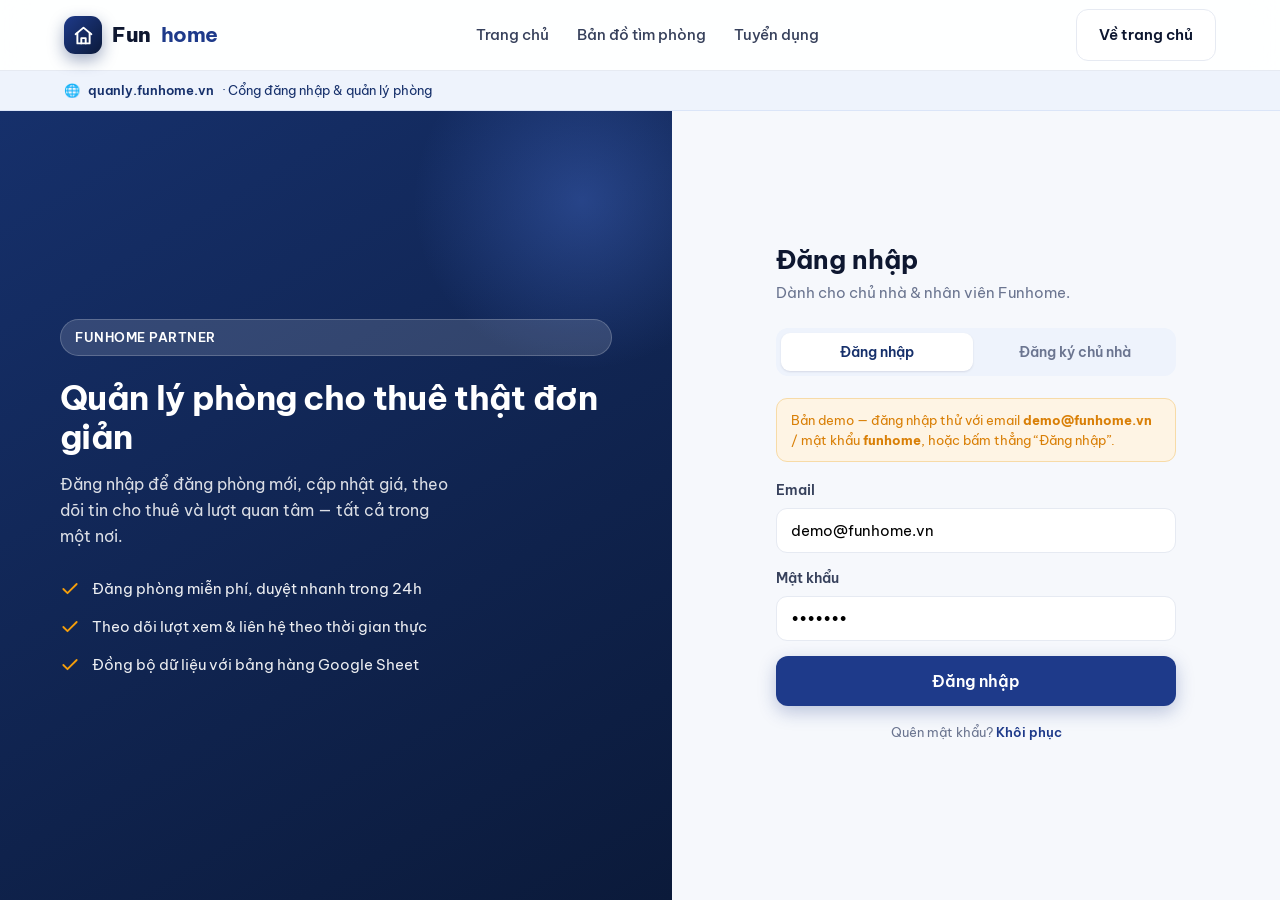
==== funhome-app.html @ 8dc5e990 "Add files via upload" ====
<!DOCTYPE html>
<html lang="vi">
<head>
<meta charset="UTF-8" />
<meta name="viewport" content="width=device-width, initial-scale=1.0" />
<title>Đăng nhập &amp; Quản lý phòng — Funhome</title>
<meta name="description" content="Cổng đăng nhập cho chủ nhà & nhân viên Funhome — đăng phòng, quản lý tin cho thuê chung cư mini, phòng trọ." />
<link rel="preconnect" href="https://fonts.googleapis.com"><link rel="preconnect" href="https://fonts.gstatic.com" crossorigin>
<link href="https://fonts.googleapis.com/css2?family=Be+Vietnam+Pro:wght@300;400;500;600;700;800&display=swap" rel="stylesheet">
<link rel="stylesheet" href="funhome-theme.css">
<style>
.subbar{background:var(--brand-50);border-bottom:1px solid var(--brand-100)}
.subbar .wrap{display:flex;align-items:center;gap:8px;padding:9px 24px;font-size:13px;color:var(--brand-700)}.subbar b{font-weight:600}

/* LOGIN */
.login-wrap{min-height:calc(100vh - 111px);display:grid;grid-template-columns:1.05fr .95fr}
.login-side{background:linear-gradient(150deg,var(--brand-700),var(--brand-900));color:#fff;padding:60px;display:flex;flex-direction:column;justify-content:center;position:relative;overflow:hidden}
.login-side .glow{position:absolute;width:340px;height:340px;border-radius:50%;background:radial-gradient(circle,rgba(79,121,224,.35),transparent 70%);top:-80px;right:-80px}
.login-side .eyebrow{background:rgba(255,255,255,.14);color:#fff;border-color:rgba(255,255,255,.2);margin-bottom:22px;position:relative}
.login-side h2{color:#fff;font-size:34px;letter-spacing:-.02em;line-height:1.15;position:relative}
.login-side p{color:rgba(255,255,255,.85);font-size:16px;margin-top:16px;max-width:400px;position:relative}
.login-side ul{list-style:none;margin-top:28px;position:relative}
.login-side li{display:flex;align-items:center;gap:12px;margin-bottom:14px;font-size:15px;color:rgba(255,255,255,.92)}
.login-side li svg{width:20px;height:20px;color:var(--accent);flex-shrink:0}
.login-main{display:flex;align-items:center;justify-content:center;padding:40px}
.login-card{width:100%;max-width:400px}
.login-card h1{font-size:26px;margin-bottom:6px}.login-card>p{color:var(--muted);font-size:14.5px;margin-bottom:24px}
.tabs{display:flex;gap:6px;background:var(--brand-50);border-radius:12px;padding:5px;margin-bottom:22px}
.tabs button{flex:1;padding:10px;border-radius:9px;font-weight:600;font-size:14px;color:var(--muted)}
.tabs button.on{background:#fff;color:var(--brand-700);box-shadow:var(--shadow-sm)}
.demo-hint{background:var(--accent-soft);border:1px solid #F7DBA7;border-radius:11px;padding:11px 14px;font-size:12.5px;color:var(--accent-600);margin-bottom:18px}
.login-err{display:none;background:#FEECEC;border:1px solid #F6C9C9;color:#C0392B;border-radius:10px;padding:10px 13px;font-size:13px;margin-bottom:14px}
.login-err.show{display:block}

/* DASHBOARD */
.dash{display:none}.dash.show{display:block}
.dash-top{background:#fff;border-bottom:1px solid var(--line)}
.dash-top .wrap{display:flex;align-items:center;justify-content:space-between;height:64px}
.dash-user{display:flex;align-items:center;gap:12px}
.dash-user .av{width:38px;height:38px;border-radius:50%;background:var(--brand-100);color:var(--brand-700);display:grid;place-items:center;font-weight:700}
.dash-user b{font-size:14.5px;color:var(--ink);display:block}.dash-user span{font-size:12.5px;color:var(--muted)}
.dash-body{padding:32px 0 70px}
.stat-row{display:grid;grid-template-columns:repeat(4,1fr);gap:18px;margin-bottom:28px}
.stat{background:#fff;border:1px solid var(--line);border-radius:var(--radius);padding:22px}
.stat .ic{width:42px;height:42px;border-radius:11px;background:var(--brand-50);color:var(--brand-600);display:grid;place-items:center;margin-bottom:14px}
.stat b{font-size:26px;color:var(--ink);letter-spacing:-.02em}.stat span{font-size:13.5px;color:var(--muted);display:block}
.panel{background:#fff;border:1px solid var(--line);border-radius:var(--radius);overflow:hidden}
.panel-head{display:flex;align-items:center;justify-content:space-between;padding:20px 24px;border-bottom:1px solid var(--line);flex-wrap:wrap;gap:12px}
.panel-head h3{font-size:18px}
.tbl{width:100%;border-collapse:collapse}
.tbl th{text-align:left;font-size:12px;text-transform:uppercase;letter-spacing:.04em;color:var(--muted);padding:13px 24px;border-bottom:1px solid var(--line);font-weight:600}
.tbl td{padding:14px 24px;border-bottom:1px solid var(--line);font-size:14px;color:var(--body);vertical-align:middle}
.tbl tr:last-child td{border-bottom:none}
.tbl .rt{display:flex;align-items:center;gap:12px}
.tbl .rt img{width:52px;height:40px;object-fit:cover;border-radius:8px;background:#e2e8f4}
.tbl .rt b{color:var(--ink);font-size:14px;display:block}
.tbl .rt span{font-size:12.5px;color:var(--muted)}
.badge{font-size:12px;font-weight:600;padding:4px 10px;border-radius:999px}
.badge.on{background:#E6F6EE;color:#1E8E5A}
.badge.off{background:#FDECEC;color:#C0392B}
.pill{font-size:12.5px;color:var(--brand-700);background:var(--brand-50);border:1px solid var(--brand-100);padding:3px 10px;border-radius:999px}
.icon-btn{width:34px;height:34px;border-radius:9px;border:1px solid var(--line);display:grid;place-items:center;color:var(--muted)}
.icon-btn:hover{border-color:#F6C9C9;color:#C0392B}
.new-row{background:var(--brand-50)!important;animation:flash 1.4s ease}
@keyframes flash{0%{background:#DBEAFE}100%{background:var(--brand-50)}}
/* add-room modal */
.form-modal .modal-box{max-width:640px}
.form-pad{padding:30px}.form-pad h3{font-size:22px;margin-bottom:4px}.form-pad>p{color:var(--muted);font-size:14px;margin-bottom:20px}
.amen-pick{display:flex;flex-wrap:wrap;gap:8px;margin-top:4px}
@media(max-width:860px){.login-wrap{grid-template-columns:1fr}.login-side{display:none}.stat-row{grid-template-columns:1fr 1fr}}
@media(max-width:620px){.stat-row{grid-template-columns:1fr 1fr}.tbl .hide-sm{display:none}.form-row{grid-template-columns:1fr}}
</style>
</head>
<body>

<header class="site">
  <div class="wrap nav">
    <a href="funhome.html" class="logo"><span class="logo-mark"><svg viewBox="0 0 24 24" fill="none" stroke="currentColor" stroke-width="2.2" stroke-linecap="round" stroke-linejoin="round"><path d="M3 10.5 12 3l9 7.5"/><path d="M5 9.5V21h14V9.5"/><path d="M9.5 21v-6h5v6"/></svg></span>Fun<b>home</b></a>
    <nav class="nav-links"><a href="funhome.html">Trang chủ</a><a href="funhome-map.html">Bản đồ tìm phòng</a><a href="funhome-tuyendung.html">Tuyển dụng</a></nav>
    <div class="nav-cta"><a href="funhome.html" class="btn btn-ghost">Về trang chủ</a></div>
  </div>
</header>

<div class="subbar"><div class="wrap">🌐 <b>quanly.funhome.vn</b> · Cổng đăng nhập &amp; quản lý phòng</div></div>

<!-- ===== LOGIN VIEW ===== -->
<div id="loginView">
  <div class="login-wrap">
    <div class="login-side">
      <div class="glow"></div>
      <span class="eyebrow">Funhome Partner</span>
      <h2>Quản lý phòng cho thuê thật đơn giản</h2>
      <p>Đăng nhập để đăng phòng mới, cập nhật giá, theo dõi tin cho thuê và lượt quan tâm — tất cả trong một nơi.</p>
      <ul>
        <li><svg viewBox="0 0 24 24" fill="none" stroke="currentColor" stroke-width="2.2" stroke-linecap="round" stroke-linejoin="round"><path d="M20 6 9 17l-5-5"/></svg>Đăng phòng miễn phí, duyệt nhanh trong 24h</li>
        <li><svg viewBox="0 0 24 24" fill="none" stroke="currentColor" stroke-width="2.2" stroke-linecap="round" stroke-linejoin="round"><path d="M20 6 9 17l-5-5"/></svg>Theo dõi lượt xem &amp; liên hệ theo thời gian thực</li>
        <li><svg viewBox="0 0 24 24" fill="none" stroke="currentColor" stroke-width="2.2" stroke-linecap="round" stroke-linejoin="round"><path d="M20 6 9 17l-5-5"/></svg>Đồng bộ dữ liệu với bảng hàng Google Sheet</li>
      </ul>
    </div>
    <div class="login-main">
      <div class="login-card">
        <h1>Đăng nhập</h1>
        <p>Dành cho chủ nhà &amp; nhân viên Funhome.</p>
        <div class="tabs"><button class="on" id="tabLogin" onclick="switchTab('login')">Đăng nhập</button><button id="tabReg" onclick="switchTab('reg')">Đăng ký chủ nhà</button></div>
        <div class="demo-hint">Bản demo — đăng nhập thử với email <b>demo@funhome.vn</b> / mật khẩu <b>funhome</b>, hoặc bấm thẳng “Đăng nhập”.</div>
        <div class="login-err" id="loginErr">Email hoặc mật khẩu chưa đúng. Thử lại nhé.</div>
        <div id="regNameGrp" class="form-group" style="display:none"><label>Họ và tên</label><input type="text" id="regName" placeholder="Nguyễn Văn A"></div>
        <div class="form-group"><label>Email</label><input type="email" id="loginEmail" placeholder="ban@funhome.vn" value="demo@funhome.vn"></div>
        <div class="form-group"><label>Mật khẩu</label><input type="password" id="loginPass" placeholder="••••••••" value="funhome"></div>
        <button class="btn btn-primary btn-block btn-lg" onclick="doLogin()" id="loginBtn">Đăng nhập</button>
        <p style="text-align:center;font-size:13px;color:var(--muted);margin-top:16px">Quên mật khẩu? <a href="#" style="color:var(--brand-600);font-weight:600">Khôi phục</a></p>
      </div>
    </div>
  </div>
</div>

<!-- ===== DASHBOARD VIEW ===== -->
<div class="dash" id="dashView">
  <div class="dash-top"><div class="wrap">
    <div style="font-weight:700;color:var(--ink);font-size:16px">Bảng điều khiển</div>
    <div class="dash-user"><div class="av" id="userAv">D</div><div><b id="userName">Chủ nhà Demo</b><span id="userMail">demo@funhome.vn</span></div><button class="btn btn-ghost" style="padding:9px 16px;margin-left:8px" onclick="logout()">Đăng xuất</button></div>
  </div></div>

  <div class="dash-body">
    <div class="wrap">
      <div class="stat-row">
        <div class="stat"><div class="ic"><svg viewBox="0 0 24 24" fill="none" stroke="currentColor" stroke-width="2" stroke-linecap="round" stroke-linejoin="round"><path d="M3 9l9-7 9 7v11a2 2 0 0 1-2 2H5a2 2 0 0 1-2-2z"/></svg></div><b id="stTotal">0</b><span>Tổng số phòng</span></div>
        <div class="stat"><div class="ic"><svg viewBox="0 0 24 24" fill="none" stroke="currentColor" stroke-width="2" stroke-linecap="round" stroke-linejoin="round"><circle cx="12" cy="12" r="10"/><path d="M9 12l2 2 4-4"/></svg></div><b id="stActive">0</b><span>Đang cho thuê</span></div>
        <div class="stat"><div class="ic"><svg viewBox="0 0 24 24" fill="none" stroke="currentColor" stroke-width="2" stroke-linecap="round" stroke-linejoin="round"><path d="M1 12s4-8 11-8 11 8 11 8-4 8-11 8-11-8-11-8z"/><circle cx="12" cy="12" r="3"/></svg></div><b id="stViews">1.284</b><span>Lượt xem tháng này</span></div>
        <div class="stat"><div class="ic"><svg viewBox="0 0 24 24" fill="none" stroke="currentColor" stroke-width="2" stroke-linecap="round" stroke-linejoin="round"><path d="M21 15a2 2 0 0 1-2 2H7l-4 4V5a2 2 0 0 1 2-2h14a2 2 0 0 1 2 2z"/></svg></div><b id="stLeads">37</b><span>Liên hệ mới</span></div>
      </div>

      <div class="panel">
        <div class="panel-head">
          <h3>Phòng của tôi</h3>
          <button class="btn btn-primary" onclick="openAdd()"><svg width="17" height="17" viewBox="0 0 24 24" fill="none" stroke="currentColor" stroke-width="2.2" stroke-linecap="round"><path d="M12 5v14M5 12h14"/></svg>Thêm phòng mới</button>
        </div>
        <div style="overflow-x:auto">
          <table class="tbl">
            <thead><tr><th>Phòng</th><th class="hide-sm">Loại</th><th>Giá/tháng</th><th class="hide-sm">Khu vực</th><th>Trạng thái</th><th></th></tr></thead>
            <tbody id="roomRows"></tbody>
          </table>
        </div>
      </div>
    </div>
  </div>
</div>

<!-- ADD ROOM MODAL -->
<div class="modal form-modal" id="addModal">
  <div class="modal-bg" onclick="closeModal('addModal')"></div>
  <div class="modal-box"><button class="modal-close" onclick="closeModal('addModal')"><svg width="18" height="18" viewBox="0 0 24 24" fill="none" stroke="currentColor" stroke-width="2.2" stroke-linecap="round"><path d="M18 6 6 18M6 6l12 12"/></svg></button>
    <div class="form-pad">
      <h3>Thêm phòng cho thuê</h3>
      <p>Điền thông tin phòng. Phòng sẽ hiển thị ngay trong danh sách quản lý của bạn.</p>
      <div class="form-group"><label>Tiêu đề phòng</label><input type="text" id="aTitle" placeholder="VD: Chung cư mini full nội thất, ban công thoáng"></div>
      <div class="form-row">
        <div class="form-group"><label>Loại hình</label><select id="aType"><option>Chung cư mini</option><option>Phòng trọ</option><option>Studio</option></select></div>
        <div class="form-group"><label>Khu vực (quận)</label><select id="aArea"></select></div>
      </div>
      <div class="form-row">
        <div class="form-group"><label>Giá thuê (đ/tháng)</label><input type="number" id="aPrice" placeholder="4500000"></div>
        <div class="form-group"><label>Diện tích (m²)</label><input type="number" id="aArea2" placeholder="28"></div>
      </div>
      <div class="form-group"><label>Địa chỉ</label><input type="text" id="aAddr" placeholder="Số nhà, ngõ, đường…"></div>
      <div class="form-group"><label>Link ảnh (tùy chọn)</label><input type="url" id="aImg" placeholder="https://..."></div>
      <div class="form-group"><label>Tiện nghi</label><div class="amen-pick" id="aAmen"></div></div>
      <div class="form-group"><label>Mô tả</label><textarea rows="2" id="aNote" placeholder="Mô tả ngắn về phòng…"></textarea></div>
      <button class="btn btn-primary btn-block btn-lg" onclick="addRoom()">Đăng phòng</button>
    </div>
  </div>
</div>

<script src="funhome-data.js"></script>
<script>
let session=null, addAmen=[];

/* LOGIN */
function switchTab(t){
  const login=t==='login';
  document.getElementById('tabLogin').classList.toggle('on',login);
  document.getElementById('tabReg').classList.toggle('on',!login);
  document.getElementById('regNameGrp').style.display=login?'none':'flex';
  document.getElementById('loginBtn').textContent=login?'Đăng nhập':'Tạo tài khoản chủ nhà';
  document.getElementById('loginErr').classList.remove('show');
}
function doLogin(){
  const email=document.getElementById('loginEmail').value.trim();
  const pass=document.getElementById('loginPass').value;
  const reg=document.getElementById('tabReg').classList.contains('on');
  // demo: chấp nhận demo@funhome.vn/funhome, hoặc bất kỳ email hợp lệ khi đăng ký
  const ok = reg ? (email.includes('@')) : ((email==='demo@funhome.vn'&&pass==='funhome')||(email.includes('@')&&pass.length>=6));
  if(!ok){document.getElementById('loginErr').classList.add('show');return;}
  const name = reg ? (document.getElementById('regName').value||'Chủ nhà mới') : (email==='demo@funhome.vn'?'Chủ nhà Demo':email.split('@')[0]);
  session={email,name};
  document.getElementById('userName').textContent=name;
  document.getElementById('userMail').textContent=email;
  document.getElementById('userAv').textContent=name.charAt(0).toUpperCase();
  document.getElementById('loginView').style.display='none';
  document.getElementById('dashView').classList.add('show');
  renderRooms();
}
function logout(){session=null;document.getElementById('dashView').classList.remove('show');document.getElementById('loginView').style.display='block';window.scrollTo(0,0);}

/* DASHBOARD */
function renderRooms(){
  const rows=ROOMS.map(r=>`
    <tr data-id="${r.id}">
      <td><div class="rt"><img src="${r.image}" onerror="fhImg(this)"><div><b>${r.title}</b><span>${r.area} m² · ${r.beds} PN</span></div></div></td>
      <td class="hide-sm"><span class="pill">${r.type}</span></td>
      <td style="font-weight:700;color:var(--brand-600)">${fmtPrice(r.price)}</td>
      <td class="hide-sm">${r.district}</td>
      <td><span class="badge ${r.status==='off'?'off':'on'}">${r.status==='off'?'Đã cho thuê':'Đang trống'}</span></td>
      <td><button class="icon-btn" title="Xoá" onclick="delRoom(${r.id})"><svg width="15" height="15" viewBox="0 0 24 24" fill="none" stroke="currentColor" stroke-width="2" stroke-linecap="round" stroke-linejoin="round"><path d="M3 6h18M8 6V4a2 2 0 0 1 2-2h4a2 2 0 0 1 2 2v2M19 6l-1 14a2 2 0 0 1-2 2H8a2 2 0 0 1-2-2L5 6"/></svg></button></td>
    </tr>`).join("");
  document.getElementById('roomRows').innerHTML=rows;
  document.getElementById('stTotal').textContent=ROOMS.length;
  document.getElementById('stActive').textContent=ROOMS.filter(r=>r.status!=='off').length;
}
function delRoom(id){ROOMS=ROOMS.filter(r=>r.id!==id);renderRooms();}

/* ADD ROOM */
function openAdd(){
  addAmen=[];
  const box=document.getElementById('aAmen');
  box.innerHTML='';
  AMENITIES.forEach(a=>{const c=document.createElement('button');c.className='chip';c.textContent=a;c.onclick=()=>{c.classList.toggle('on');const i=addAmen.indexOf(a);i>-1?addAmen.splice(i,1):addAmen.push(a);};box.appendChild(c);});
  openModal('addModal');
}
function addRoom(){
  const title=document.getElementById('aTitle').value.trim()||'Phòng mới đăng';
  const price=Number(document.getElementById('aPrice').value)||3000000;
  const area=Number(document.getElementById('aArea2').value)||20;
  const district=document.getElementById('aArea').value;
  const geo={'Cầu Giấy':[21.0362,105.7906],'Đống Đa':[21.0122,105.8267],'Thanh Xuân':[20.9955,105.8046],'Hai Bà Trưng':[21.0075,105.8523],'Nam Từ Liêm':[21.0181,105.7639],'Hoàng Mai':[20.9788,105.8342],'Tây Hồ':[21.0705,105.8230],'Hà Đông':[20.9710,105.7788]};
  const g=geo[district]||[21.028,105.81];
  const id=Math.max(0,...ROOMS.map(r=>r.id))+1;
  ROOMS.unshift({id,title,type:document.getElementById('aType').value,price,area,address:document.getElementById('aAddr').value||'Đang cập nhật',district,lat:g[0],lng:g[1],beds:1,amenities:addAmen.length?addAmen:['Điều hòa','Wifi'],image:document.getElementById('aImg').value||PLACEHOLDER,note:document.getElementById('aNote').value||'',status:'on'});
  closeModal('addModal');
  ['aTitle','aPrice','aArea2','aAddr','aImg','aNote'].forEach(i=>document.getElementById(i).value='');
  renderRooms();
  const row=document.querySelector(`#roomRows tr[data-id="${id}"]`);if(row){row.classList.add('new-row');row.scrollIntoView({behavior:'smooth',block:'center'});}
}

function start(){
  ROOMS.forEach((r,i)=>{if(!r.status)r.status=(i%5===0)?'off':'on';});
  fillAreaSelects(['aArea']);
}
loadRooms(start);
</script>
</body>
</html>
---- funhome-theme.css ----
/* =========================================================
   FUNHOME — HỆ THIẾT KẾ DÙNG CHUNG (theme)
   Nhận diện: xanh đậm (navy) + điểm nhấn hổ phách
   Dùng cho: trang chính, bản đồ, tuyển dụng, quản lý
   ========================================================= */
:root{
  --brand-900:#0B1A3A;
  --brand-800:#122452;
  --brand-700:#16306B;   /* logo xanh đậm */
  --brand-600:#1E3A8A;
  --brand-500:#2B57C4;
  --brand-400:#4F79E0;
  --brand-100:#DBE5F8;
  --brand-50:#EEF3FC;
  --accent:#F59E0B;
  --accent-600:#D97F06;
  --accent-soft:#FEF4E4;
  --ink:#0E1730;
  --body:#37415C;
  --muted:#6B7590;
  --line:#E6EAF2;
  --bg:#F6F8FC;
  --card:#FFFFFF;
  --shadow-sm:0 1px 2px rgba(15,25,50,.06),0 1px 3px rgba(15,25,50,.05);
  --shadow-md:0 8px 26px rgba(15,25,50,.09);
  --shadow-lg:0 20px 54px rgba(15,25,50,.16);
  --radius:16px;--radius-sm:11px;--maxw:1200px;
}
*{box-sizing:border-box;margin:0;padding:0}
html{scroll-behavior:smooth}
body{font-family:'Be Vietnam Pro',system-ui,-apple-system,sans-serif;color:var(--body);background:var(--bg);line-height:1.6;-webkit-font-smoothing:antialiased}
a{color:inherit;text-decoration:none}
img{display:block;max-width:100%}
button{font-family:inherit;cursor:pointer;border:none;background:none}
h1,h2,h3,h4{color:var(--ink);line-height:1.2;font-weight:700}
.wrap{max-width:var(--maxw);margin:0 auto;padding:0 24px}
.eyebrow{display:inline-flex;align-items:center;gap:8px;font-size:13px;font-weight:600;letter-spacing:.04em;text-transform:uppercase;color:var(--brand-600);background:var(--brand-50);padding:7px 14px;border-radius:999px;border:1px solid var(--brand-100)}
.section{padding:88px 0}
.section-head{max-width:660px;margin:0 auto 52px;text-align:center}
.section-head h2{font-size:clamp(26px,3.4vw,40px);margin:16px 0 14px;letter-spacing:-.02em}
.section-head p{font-size:17px;color:var(--muted)}

/* buttons */
.btn{display:inline-flex;align-items:center;justify-content:center;gap:9px;font-weight:600;font-size:15px;padding:13px 22px;border-radius:12px;transition:.2s;white-space:nowrap}
.btn-primary{background:var(--brand-600);color:#fff;box-shadow:0 6px 18px rgba(30,58,138,.28)}
.btn-primary:hover{background:var(--brand-700);transform:translateY(-1px)}
.btn-accent{background:var(--accent);color:#3a2400;box-shadow:0 6px 18px rgba(245,158,11,.3)}
.btn-accent:hover{background:var(--accent-600);color:#fff;transform:translateY(-1px)}
.btn-ghost{background:#fff;color:var(--ink);border:1px solid var(--line)}
.btn-ghost:hover{border-color:var(--brand-500);color:var(--brand-700)}
.btn-lg{padding:15px 28px;font-size:16px}
.btn-block{width:100%}

/* header */
header.site{position:sticky;top:0;z-index:50;background:rgba(255,255,255,.88);backdrop-filter:saturate(180%) blur(14px);border-bottom:1px solid var(--line)}
.nav{display:flex;align-items:center;justify-content:space-between;height:70px}
.logo{display:flex;align-items:center;gap:10px;font-weight:800;font-size:21px;color:var(--ink);letter-spacing:-.02em}
.logo-mark{width:38px;height:38px;border-radius:11px;background:linear-gradient(135deg,var(--brand-600),var(--brand-900));display:grid;place-items:center;color:#fff;box-shadow:0 6px 16px rgba(22,48,107,.4)}
.logo-mark svg{width:21px;height:21px}
.logo b{color:var(--brand-600)}
.nav-links{display:flex;gap:28px;align-items:center}
.nav-links a{font-weight:500;font-size:15px;color:var(--body);transition:.15s}
.nav-links a:hover{color:var(--brand-600)}
.nav-cta{display:flex;gap:12px;align-items:center}
.burger{display:none;flex-direction:column;gap:5px;padding:8px}
.burger span{width:22px;height:2px;background:var(--ink);border-radius:2px}

/* cards (listing) */
.card{background:var(--card);border:1px solid var(--line);border-radius:var(--radius);overflow:hidden;transition:.2s;cursor:pointer;display:flex;flex-direction:column}
.card:hover{box-shadow:var(--shadow-md);transform:translateY(-4px);border-color:transparent}
.card.active{border-color:var(--brand-500);box-shadow:0 0 0 3px var(--brand-50),var(--shadow-md)}
.card-img{position:relative;aspect-ratio:4/3;overflow:hidden;background:#eaeff7}
.card-img img{width:100%;height:100%;object-fit:cover;transition:.4s}
.card:hover .card-img img{transform:scale(1.05)}
.card-type{position:absolute;top:12px;left:12px;background:rgba(11,26,58,.85);color:#fff;font-size:12px;font-weight:600;padding:5px 11px;border-radius:999px;backdrop-filter:blur(4px)}
.card-fav{position:absolute;top:10px;right:10px;width:34px;height:34px;border-radius:50%;background:rgba(255,255,255,.92);display:grid;place-items:center;color:var(--muted);transition:.15s}
.card-fav:hover{color:var(--accent);transform:scale(1.1)}
.card-fav.on{color:var(--accent)}
.card-body{padding:15px 16px 17px;display:flex;flex-direction:column;flex:1}
.card-price{font-size:19px;font-weight:800;color:var(--brand-600);letter-spacing:-.01em}
.card-price small{font-size:13px;font-weight:500;color:var(--muted)}
.card-title{font-size:15.5px;font-weight:600;color:var(--ink);margin:5px 0 4px;line-height:1.35;display:-webkit-box;-webkit-line-clamp:2;-webkit-box-orient:vertical;overflow:hidden}
.card-loc{font-size:13px;color:var(--muted);display:flex;align-items:center;gap:5px;margin-bottom:11px}
.card-meta{margin-top:auto;display:flex;gap:14px;flex-wrap:wrap;padding-top:11px;border-top:1px solid var(--line)}
.card-meta .m{display:flex;align-items:center;gap:5px;font-size:13px;color:var(--body)}
.card-meta .m svg{width:15px;height:15px;color:var(--muted)}

/* filters */
.search-bar{background:#fff;border:1px solid var(--line);border-radius:var(--radius);box-shadow:var(--shadow-sm);padding:18px}
.field{display:flex;flex-direction:column;gap:6px}
.field label{font-size:12.5px;font-weight:600;color:var(--body)}
.field select,.field input{padding:11px 13px;border:1px solid var(--line);border-radius:11px;font-family:inherit;font-size:14.5px;color:var(--ink);background:#fff;outline:none;transition:.15s}
.field select:focus,.field input:focus{border-color:var(--brand-500);box-shadow:0 0 0 3px var(--brand-50)}
.chip{font-size:13px;font-weight:500;color:var(--body);background:#fff;border:1px solid var(--line);padding:7px 13px;border-radius:999px;transition:.15s;user-select:none}
.chip:hover{border-color:var(--brand-500)}
.chip.on{background:var(--brand-600);border-color:var(--brand-600);color:#fff}

/* modal */
.modal{position:fixed;inset:0;z-index:100;display:none;align-items:center;justify-content:center;padding:20px}
.modal.open{display:flex}
.modal-bg{position:absolute;inset:0;background:rgba(8,15,35,.55);backdrop-filter:blur(3px)}
.modal-box{position:relative;background:#fff;border-radius:20px;max-width:820px;width:100%;max-height:90vh;overflow:auto;box-shadow:var(--shadow-lg)}
.modal-close{position:absolute;top:14px;right:14px;z-index:3;width:38px;height:38px;border-radius:50%;background:rgba(255,255,255,.92);display:grid;place-items:center;color:var(--ink);box-shadow:var(--shadow-sm)}
.modal-close:hover{background:#fff}

/* form */
.form-group{margin-bottom:15px;display:flex;flex-direction:column;gap:6px}
.form-group label{font-size:13.5px;font-weight:600;color:var(--body)}
.form-group input,.form-group select,.form-group textarea{padding:12px 14px;border:1px solid var(--line);border-radius:11px;font-family:inherit;font-size:14.5px;outline:none;transition:.15s;background:#fff}
.form-group input:focus,.form-group select:focus,.form-group textarea:focus{border-color:var(--brand-500);box-shadow:0 0 0 3px var(--brand-50)}
.form-row{display:grid;grid-template-columns:1fr 1fr;gap:14px}

/* footer */
footer.site{background:var(--brand-900);color:#B7C2DC;padding:66px 0 30px;margin-top:20px}
.foot-grid{display:grid;grid-template-columns:1.6fr 1fr 1fr 1fr;gap:40px;margin-bottom:44px}
.foot-brand .logo{color:#fff;margin-bottom:16px}
.foot-brand p{font-size:14px;color:#8C99BC;max-width:300px;margin-bottom:18px}
.foot-social{display:flex;gap:10px}
.foot-social a{width:38px;height:38px;border-radius:10px;background:rgba(255,255,255,.07);display:grid;place-items:center;color:#B7C2DC;transition:.15s}
.foot-social a:hover{background:var(--brand-500);color:#fff}
.foot-col h4{color:#fff;font-size:14px;margin-bottom:16px;letter-spacing:.02em}
.foot-col a{display:block;font-size:14px;color:#8C99BC;margin-bottom:11px;transition:.15s}
.foot-col a:hover{color:#fff}
.foot-bottom{border-top:1px solid rgba(255,255,255,.09);padding-top:24px;display:flex;justify-content:space-between;gap:16px;flex-wrap:wrap;font-size:13px;color:#77850c}
.foot-bottom{color:#7A87A8}

/* utilities */
.no-results{grid-column:1/-1;text-align:center;padding:60px 20px;color:var(--muted)}
.no-results svg{width:48px;height:48px;color:var(--brand-500);margin-bottom:14px}

@media(max-width:960px){.nav-links{display:none}.foot-grid{grid-template-columns:1fr 1fr}.form-row{grid-template-columns:1fr}}
@media(max-width:620px){.section{padding:60px 0}.wrap{padding:0 18px}.burger{display:flex}.foot-grid{grid-template-columns:1fr 1fr}}
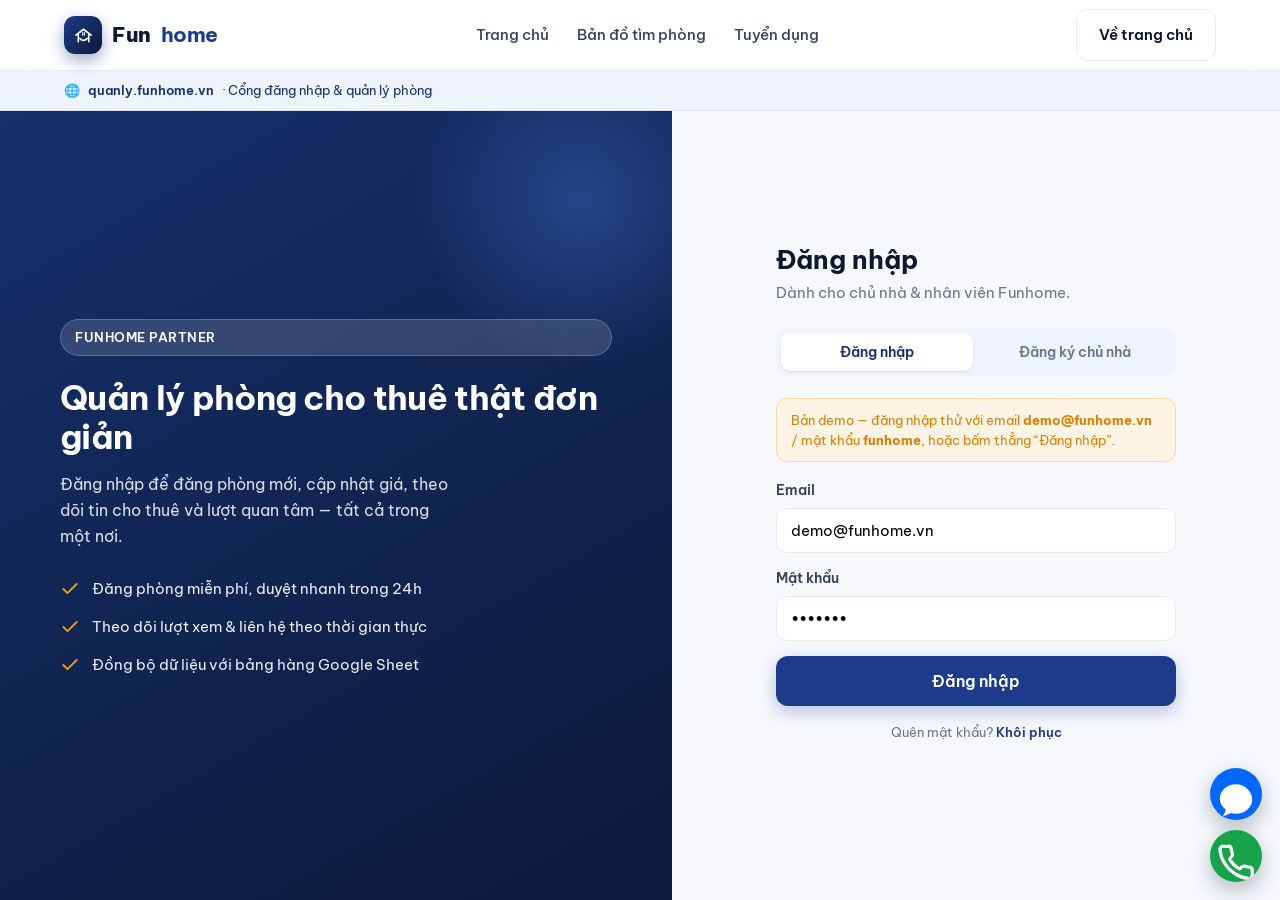
==== commit 6bd27771: "Add files via upload" ====
--- a/funhome-app.html
+++ b/funhome-app.html
@@ -7,6 +7,8 @@
 <meta name="description" content="Cổng đăng nhập cho chủ nhà & nhân viên Funhome — đăng phòng, quản lý tin cho thuê chung cư mini, phòng trọ." />
 <link rel="preconnect" href="https://fonts.googleapis.com"><link rel="preconnect" href="https://fonts.gstatic.com" crossorigin>
 <link href="https://fonts.googleapis.com/css2?family=Be+Vietnam+Pro:wght@300;400;500;600;700;800&display=swap" rel="stylesheet">
+<link rel="icon" type="image/svg+xml" href="favicon.svg" />
+<meta name="theme-color" content="#1E3A8A" />
 <link rel="stylesheet" href="funhome-theme.css">
 <style>
 .subbar{background:var(--brand-50);border-bottom:1px solid var(--brand-100)}
@@ -75,9 +77,9 @@
 
 <header class="site">
   <div class="wrap nav">
-    <a href="funhome.html" class="logo"><span class="logo-mark"><svg viewBox="0 0 24 24" fill="none" stroke="currentColor" stroke-width="2.2" stroke-linecap="round" stroke-linejoin="round"><path d="M3 10.5 12 3l9 7.5"/><path d="M5 9.5V21h14V9.5"/><path d="M9.5 21v-6h5v6"/></svg></span>Fun<b>home</b></a>
-    <nav class="nav-links"><a href="funhome.html">Trang chủ</a><a href="funhome-map.html">Bản đồ tìm phòng</a><a href="funhome-tuyendung.html">Tuyển dụng</a></nav>
-    <div class="nav-cta"><a href="funhome.html" class="btn btn-ghost">Về trang chủ</a></div>
+    <a href="index.html" class="logo"><span class="logo-mark"><svg viewBox="0 0 64 64" fill="none" aria-hidden="true"><path d="M9 31 32 13 55 31" stroke="currentColor" stroke-width="5" stroke-linecap="round" stroke-linejoin="round"/><path d="M16 30V51" stroke="currentColor" stroke-width="5" stroke-linecap="round"/><path d="M48 30V51" stroke="currentColor" stroke-width="5" stroke-linecap="round"/><path d="M21 41Q32 53 43 41" stroke="currentColor" stroke-width="5" stroke-linecap="round"/><g fill="currentColor"><rect x="27" y="22" width="4.4" height="4.4" rx="1"/><rect x="32.6" y="22" width="4.4" height="4.4" rx="1"/><rect x="27" y="27.6" width="4.4" height="4.4" rx="1"/><rect x="32.6" y="27.6" width="4.4" height="4.4" rx="1"/></g></svg></span>Fun<b>home</b></a>
+    <nav class="nav-links"><a href="index.html">Trang chủ</a><a href="funhome-map.html">Bản đồ tìm phòng</a><a href="funhome-tuyendung.html">Tuyển dụng</a></nav>
+    <div class="nav-cta"><a href="index.html" class="btn btn-ghost">Về trang chủ</a></div>
   </div>
 </header>
 
--- a/funhome-theme.css
+++ b/funhome-theme.css
@@ -130,3 +130,40 @@
 
 @media(max-width:960px){.nav-links{display:none}.foot-grid{grid-template-columns:1fr 1fr}.form-row{grid-template-columns:1fr}}
 @media(max-width:620px){.section{padding:60px 0}.wrap{padding:0 18px}.burger{display:flex}.foot-grid{grid-template-columns:1fr 1fr}}
+
+/* ===== NÚT LIÊN HỆ NỔI (FAB) ===== */
+.fh-fab{position:fixed;right:18px;bottom:18px;z-index:80;display:flex;flex-direction:column;gap:10px}
+.fh-fab-btn{display:flex;align-items:center;gap:0;overflow:hidden;height:52px;width:52px;border-radius:999px;color:#fff;box-shadow:0 8px 22px rgba(15,25,50,.28);transition:.25s;position:relative}
+.fh-fab-btn svg{min-width:52px;height:52px;padding:13px 0 0 0;display:block;margin:0 auto}
+.fh-fab-btn span{white-space:nowrap;font-weight:600;font-size:14px;opacity:0;max-width:0;transition:.25s;padding-right:0}
+.fh-fab-btn:hover{width:150px;padding-right:6px}
+.fh-fab-btn:hover span{opacity:1;max-width:110px;padding-right:14px}
+.fh-fab-btn.zalo{background:#0068FF}
+.fh-fab-btn.call{background:#16A34A}
+.fh-fab-btn.zalo::after{content:"";position:absolute;inset:0;border-radius:999px;box-shadow:0 0 0 0 rgba(0,104,255,.5);animation:fhpulse 2.2s infinite}
+@keyframes fhpulse{0%{box-shadow:0 0 0 0 rgba(0,104,255,.45)}70%{box-shadow:0 0 0 14px rgba(0,104,255,0)}100%{box-shadow:0 0 0 0 rgba(0,104,255,0)}}
+@media(max-width:620px){.fh-fab{right:12px;bottom:12px}.fh-fab-btn{height:48px;width:48px}.fh-fab-btn svg{min-width:48px;height:48px;padding-top:12px}}
+
+/* ===== FAQ ===== */
+.faq{max-width:820px;margin:0 auto;display:flex;flex-direction:column;gap:12px}
+.faq details{background:#fff;border:1px solid var(--line);border-radius:14px;padding:4px 20px;transition:.2s}
+.faq details[open]{box-shadow:var(--shadow-sm);border-color:var(--brand-200,#C7D6F5)}
+.faq summary{list-style:none;cursor:pointer;padding:16px 0;font-weight:600;color:var(--ink);font-size:16px;display:flex;justify-content:space-between;align-items:center;gap:16px}
+.faq summary::-webkit-details-marker{display:none}
+.faq summary::after{content:"+";font-size:22px;color:var(--brand-600);font-weight:400;transition:.2s}
+.faq details[open] summary::after{transform:rotate(45deg)}
+.faq p{padding:0 0 18px;color:var(--muted);font-size:14.5px;margin:0}
+
+/* ===== PROMO ===== */
+.fh-promo{display:flex;align-items:center;gap:10px;background:var(--accent-soft);border:1px solid #F7DBA7;color:var(--accent-600);border-radius:12px;padding:11px 14px;font-size:13.5px;font-weight:500;line-height:1.4}
+.fh-promo svg{flex-shrink:0;color:var(--accent)}
+
+/* ===== BUILDING MARKER COUNT (map) ===== */
+.bld-badge{display:inline-flex;align-items:center;gap:5px;background:var(--brand-600);color:#fff;font-weight:700;font-size:12px;padding:5px 10px;border-radius:999px;border:2px solid #fff;box-shadow:0 3px 8px rgba(0,0,0,.28);white-space:nowrap}
+.bld-badge.sel{background:var(--accent);color:#3a2400}
+
+/* ===== BOOKING FORM SUCCESS ===== */
+.book-ok{display:none;text-align:center;padding:16px 0}
+.book-ok.show{display:block}
+.book-ok .check{width:64px;height:64px;border-radius:50%;background:var(--brand-50);color:var(--brand-600);display:grid;place-items:center;margin:0 auto 16px}
+.book-ok h3{margin-bottom:8px}.book-ok p{color:var(--muted);font-size:14.5px}
